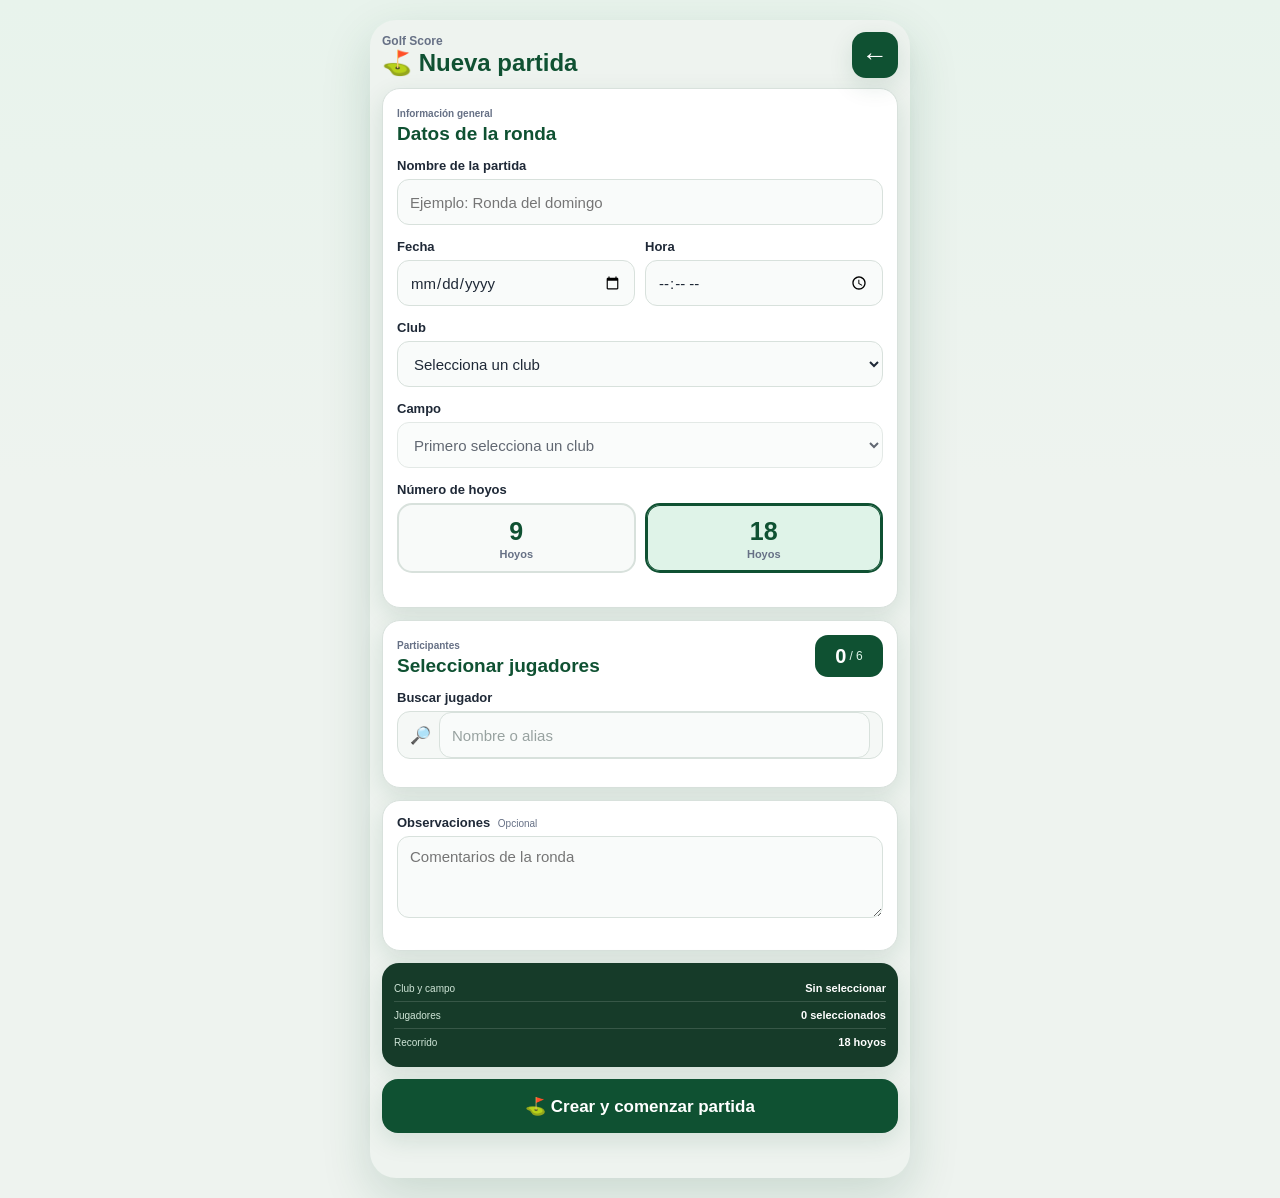
==== partida.html @ 44881b42 "Primera Version de Tarjeta de Golf Primera Version de Tarjeta de Golf" ====
<!DOCTYPE html>
<html lang="es">
<head>
  <meta charset="UTF-8">

  <meta
    name="viewport"
    content="width=device-width, initial-scale=1.0"
  >

  <meta
    name="theme-color"
    content="#0f5132"
  >

  <title>Nueva partida</title>

  <link rel="stylesheet" href="styles.css">
</head>

<body>

  <div class="app paginaNuevaPartida">

    <!-- ENCABEZADO -->

    <header class="encabezadoApp">

      <div>
        <p class="nombreClub">
          Golf Score
        </p>

        <h1>
          ⛳ Nueva partida
        </h1>
      </div>

      <a
        href="index.html"
        class="btnRegresar"
        aria-label="Regresar al inicio"
      >
        ←
      </a>

    </header>


    <form id="formularioNuevaPartida">

      <!-- INFORMACIÓN GENERAL -->

      <section class="tarjetaConfiguracionPartida">

        <div class="tituloSeccionPartida">
          <span>Información general</span>
          <h2>Datos de la ronda</h2>
        </div>


        <div class="grupoFormulario">

          <label for="nombrePartida">
            Nombre de la partida
          </label>

          <input
            id="nombrePartida"
            type="text"
            placeholder="Ejemplo: Ronda del domingo"
            maxlength="80"
            required
          >

        </div>


        <div class="filaFormularioDoble">

          <div class="grupoFormulario">

            <label for="fechaPartida">
              Fecha
            </label>

            <input
              id="fechaPartida"
              type="date"
              required
            >

          </div>


          <div class="grupoFormulario">

            <label for="horaPartida">
              Hora
            </label>

            <input
              id="horaPartida"
              type="time"
              required
            >

          </div>

        </div>


        <div class="grupoFormulario">

          <label for="clubPartida">
            Club
          </label>

          <select
            id="clubPartida"
            required
          >
            <option value="">
              Selecciona un club
            </option>
          </select>

        </div>


        <div class="grupoFormulario">

          <label for="campoPartida">
            Campo
          </label>

          <select
            id="campoPartida"
            disabled
            required
          >
            <option value="">
              Primero selecciona un club
            </option>
          </select>

        </div>


        <div class="grupoFormulario">

          <label>
            Número de hoyos
          </label>

          <div class="selectorCantidadHoyos">

            <label class="opcionCantidadHoyos">

              <input
                type="radio"
                name="cantidadHoyos"
                value="9"
              >

              <span>
                <strong>9</strong>
                <small>Hoyos</small>
              </span>

            </label>


            <label class="opcionCantidadHoyos">

              <input
                type="radio"
                name="cantidadHoyos"
                value="18"
                checked
              >

              <span>
                <strong>18</strong>
                <small>Hoyos</small>
              </span>

            </label>

          </div>

        </div>


        <div
          id="grupoRecorrido9Hoyos"
          class="grupoFormulario oculto"
        >

          <label for="recorridoPartida">
            Recorrido
          </label>

          <select id="recorridoPartida">

            <option value="ida">
              Primera vuelta · Hoyos 1 al 9
            </option>

            <option value="vuelta">
              Segunda vuelta · Hoyos 10 al 18
            </option>

          </select>

        </div>


        <div
          id="resumenCampoPartida"
          class="resumenCampoPartida oculto"
        >

          <div>
            <span>Hoyos configurados</span>
            <strong id="hoyosConfiguradosPartida">0</strong>
          </div>

          <div>
            <span>Par total</span>
            <strong id="parCampoPartida">0</strong>
          </div>

          <div>
            <span>Salidas</span>
            <strong id="salidasCampoPartida">0</strong>
          </div>

        </div>

      </section>


      <!-- SELECCIÓN DE JUGADORES -->

      <section class="tarjetaConfiguracionPartida">

        <div class="encabezadoJugadoresPartida">

          <div class="tituloSeccionPartida">
            <span>Participantes</span>
            <h2>Seleccionar jugadores</h2>
          </div>

          <div class="contadorSeleccionados">
            <strong id="cantidadJugadoresSeleccionados">
              0
            </strong>

            <span>/ 6</span>
          </div>

        </div>


        <div class="grupoFormulario">

          <label for="buscarJugadorPartida">
            Buscar jugador
          </label>

          <div class="campoBusqueda">

            <span>🔎</span>

            <input
              id="buscarJugadorPartida"
              type="search"
              placeholder="Nombre o alias"
              autocomplete="off"
            >

          </div>

        </div>


        <div
          id="listaJugadoresPartida"
          class="listaJugadoresPartida"
        >
        </div>


        <div
          id="mensajeSinJugadoresPartida"
          class="mensajePartidaVacio oculto"
        >
          No hay jugadores activos disponibles.
        </div>

      </section>


      <!-- JUGADORES ELEGIDOS -->

      <section
        id="seccionJugadoresElegidos"
        class="tarjetaConfiguracionPartida oculto"
      >

        <div class="tituloSeccionPartida">
          <span>Configuración individual</span>
          <h2>Jugadores de la ronda</h2>
        </div>

        <p class="explicacionPartida">
          Puedes cambiar la salida preferida de cada jugador
          solamente para esta partida.
        </p>


        <div
          id="listaJugadoresElegidos"
          class="listaJugadoresElegidos"
        >
        </div>

      </section>


      <!-- OBSERVACIONES -->

      <section class="tarjetaConfiguracionPartida">

        <div class="grupoFormulario">

          <label for="observacionesPartida">
            Observaciones

            <span class="campoOpcional">
              Opcional
            </span>
          </label>

          <textarea
            id="observacionesPartida"
            rows="3"
            maxlength="300"
            placeholder="Comentarios de la ronda"
          ></textarea>

        </div>

      </section>


      <!-- MENSAJE ERROR -->

      <p
        id="mensajeErrorPartida"
        class="mensajeError oculto"
      ></p>


      <!-- RESUMEN FINAL -->

      <section class="resumenFinalPartida">

        <div>
          <span>Club y campo</span>

          <strong id="resumenClubCampoPartida">
            Sin seleccionar
          </strong>
        </div>

        <div>
          <span>Jugadores</span>

          <strong id="resumenJugadoresPartida">
            0 seleccionados
          </strong>
        </div>

        <div>
          <span>Recorrido</span>

          <strong id="resumenRecorridoPartida">
            18 hoyos
          </strong>
        </div>

      </section>


      <button
        id="btnCrearPartida"
        class="btnCrearPartida"
        type="submit"
      >
        ⛳ Crear y comenzar partida
      </button>

    </form>

  </div>


  <!-- MODAL DE CONFIRMACIÓN -->

  <div
    id="modalPartidaCreada"
    class="modal oculto"
  >

    <div class="contenidoModal">

      <div class="iconoModal">
        ✅
      </div>

      <h2>
        Partida creada
      </h2>

      <p>
        La ronda quedó preparada correctamente.
      </p>

      <button
        id="btnIrMarcador"
        class="btnPrincipal"
        type="button"
      >
        Ir al marcador
      </button>

    </div>

  </div>


  <div
    id="notificacionPartida"
    class="notificacion oculto"
  ></div>


  <script src="./js/club.js"></script>
  <script src="./js/jugadores.js"></script>
  <script src="./js/partida.js"></script>

</body>
</html>
---- styles.css ----
/* =====================================================
   CONFIGURACIÓN GENERAL
===================================================== */

* {
  box-sizing: border-box;
  margin: 0;
  padding: 0;
}

:root {
  --verde-principal: #0f5132;
  --verde-secundario: #198754;
  --verde-claro: #dff3e8;
  --verde-seleccion: #c9f2d9;

  --fondo: #eef3ef;
  --blanco: #ffffff;

  --texto: #1f2937;
  --texto-suave: #667085;

  --borde: #d8e1dc;

  --azul: #2f6fed;
  --blanca: #f8f9fa;
  --dorada: #d5a928;
  --roja: #d9363e;
  --verde-salida: #2b9348;

  --sombra:
    0 8px 24px rgba(15, 81, 50, 0.12);

  --radio: 18px;
}

html {
  width: 100%;
  min-height: 100%;
  background: var(--fondo);
}

body {
  width: 100%;
  min-height: 100vh;

  font-family:
    Arial,
    Helvetica,
    sans-serif;

  background:
    linear-gradient(
      180deg,
      #e8f3ec 0%,
      var(--fondo) 40%,
      var(--fondo) 100%
    );

  color: var(--texto);

  overscroll-behavior: none;
  -webkit-tap-highlight-color: transparent;
}


/* =====================================================
   CONTENEDOR PRINCIPAL
===================================================== */

.app {
  width: 100%;
  max-width: 540px;
  min-height: 100vh;

  margin: 0 auto;
  padding:
    12px
    12px
    290px;

  position: relative;
}


/* =====================================================
   ENCABEZADO
===================================================== */

.encabezadoApp {
  width: 100%;

  display: flex;
  align-items: center;
  justify-content: space-between;
  gap: 12px;

  margin-bottom: 10px;
}

.nombreClub {
  font-size: 12px;
  font-weight: 700;
  color: var(--texto-suave);

  margin-bottom: 2px;
}

.encabezadoApp h1 {
  font-size: 24px;
  line-height: 1.1;
  color: var(--verde-principal);
}

.btnMenu {
  width: 46px;
  height: 46px;

  border: none;
  border-radius: 14px;

  background: var(--verde-principal);
  color: var(--blanco);

  font-size: 24px;
  cursor: pointer;

  box-shadow: var(--sombra);
}

.btnMenu:active {
  transform: scale(0.96);
}


/* =====================================================
   TARJETA DEL HOYO
===================================================== */

.tarjetaHoyo {
  background: var(--blanco);

  border: 1px solid var(--borde);
  border-radius: var(--radio);

  padding: 12px;

  box-shadow: var(--sombra);
}

.navegacionHoyo {
  display: grid;
  grid-template-columns: 48px 1fr 48px;
  align-items: center;
  gap: 8px;
}

.btnNavegacion {
  width: 46px;
  height: 46px;

  border: none;
  border-radius: 14px;

  background: var(--verde-principal);
  color: var(--blanco);

  font-size: 34px;
  line-height: 1;

  cursor: pointer;
}

.btnNavegacion:active {
  transform: scale(0.94);
}

.tituloHoyo {
  display: flex;
  justify-content: center;
  align-items: baseline;
  gap: 5px;

  color: var(--verde-principal);
}

.etiquetaHoyo {
  font-size: 18px;
  font-weight: 700;
}

#numeroHoyo {
  font-size: 32px;
}

#totalHoyos {
  font-size: 15px;
  color: var(--texto-suave);
}

.datosHoyo {
  display: grid;
  grid-template-columns: repeat(4, 1fr);
  gap: 6px;

  margin-top: 10px;
}

.datoHoyo {
  min-height: 58px;

  display: flex;
  flex-direction: column;
  justify-content: center;
  align-items: center;

  background: #f5f8f6;
  border: 1px solid var(--borde);
  border-radius: 12px;

  text-align: center;
}

.datoHoyo span {
  font-size: 11px;
  color: var(--texto-suave);
}

.datoHoyo strong {
  margin-top: 3px;
  font-size: 15px;
  color: var(--verde-principal);
}


/* =====================================================
   PROGRESO DE LOS HOYOS
===================================================== */

.progresoHoyos {
  margin-top: 10px;

  background: var(--blanco);
  border-radius: 14px;
  border: 1px solid var(--borde);

  padding: 8px;

  overflow: hidden;
}

.listaHoyos {
  display: flex;
  gap: 6px;

  overflow-x: auto;
  scrollbar-width: none;

  scroll-behavior: smooth;
}

.listaHoyos::-webkit-scrollbar {
  display: none;
}

.botonHoyo {
  min-width: 34px;
  height: 34px;

  border: 1px solid var(--borde);
  border-radius: 10px;

  background: #f7f9f8;
  color: var(--texto);

  font-size: 13px;
  font-weight: 700;

  cursor: pointer;
}

.botonHoyo.hoyoActual {
  background: var(--verde-principal);
  color: var(--blanco);
  border-color: var(--verde-principal);
}

.botonHoyo.hoyoCapturado {
  background: var(--verde-claro);
  color: var(--verde-principal);
  border-color: #9dd7b2;
}


/* =====================================================
   CONTENIDO PRINCIPAL
===================================================== */

.contenidoPrincipal {
  margin-top: 10px;
}


/* =====================================================
   TARJETA DE JUGADORES
===================================================== */

.tarjetaJugadores {
  background: var(--blanco);

  border-radius: var(--radio);
  border: 1px solid var(--borde);

  overflow: hidden;

  box-shadow: var(--sombra);
}

.encabezadosJugadores {
  display: grid;
  grid-template-columns:
    minmax(110px, 1.8fr)
    46px
    46px
    54px
    50px;

  align-items: center;
  gap: 2px;

  min-height: 38px;

  padding: 0 8px;

  background: var(--verde-principal);
  color: var(--blanco);

  font-size: 11px;
  font-weight: 700;
  text-align: center;
}

.columnaJugador {
  text-align: left;
}

.listaJugadores {
  display: flex;
  flex-direction: column;
}

.filaJugador {
  width: 100%;
  min-height: 47px;

  display: grid;
  grid-template-columns:
    minmax(110px, 1.8fr)
    46px
    46px
    54px
    50px;

  align-items: center;
  gap: 2px;

  padding: 5px 8px;

  border: none;
  border-bottom: 1px solid var(--borde);

  background: var(--blanco);
  color: var(--texto);

  font-size: 13px;
  text-align: center;

  cursor: pointer;
}

.filaJugador:last-child {
  border-bottom: none;
}

.filaJugador:nth-child(even) {
  background: #fafcfb;
}

.filaJugador:active {
  background: var(--verde-claro);
}

.filaJugador.jugadorSeleccionado {
  background: var(--verde-seleccion);
  box-shadow:
    inset 4px 0 0 var(--verde-principal);
}

.datosJugador {
  min-width: 0;

  display: flex;
  align-items: center;
  gap: 7px;

  text-align: left;
}

.nombreJugador {
  display: block;

  overflow: hidden;
  white-space: nowrap;
  text-overflow: ellipsis;

  font-weight: 700;
}

.colorSalida {
  width: 13px;
  height: 13px;
  min-width: 13px;

  display: inline-block;

  border-radius: 50%;
  border: 1px solid rgba(0, 0, 0, 0.22);

  box-shadow:
    0 1px 3px rgba(0, 0, 0, 0.18);
}

.salidaAzul {
  background: var(--azul);
}

.salidaBlanca {
  background: var(--blanca);
}

.salidaDorada {
  background: var(--dorada);
}

.salidaRoja {
  background: var(--roja);
}

.salidaVerde {
  background: var(--verde-salida);
}

.golpeHoyo {
  display: flex;
  align-items: center;
  justify-content: center;

  width: 36px;
  height: 34px;

  margin: auto;

  border-radius: 10px;

  background: #eff4f1;
  color: var(--verde-principal);

  font-size: 18px;
}

.jugadorSeleccionado .golpeHoyo {
  background: var(--verde-principal);
  color: var(--blanco);
}


/* =====================================================
   JUGADOR ACTIVO
===================================================== */

.jugadorActivo {
  display: flex;
  justify-content: space-between;
  align-items: center;
  gap: 12px;

  margin-top: 10px;
  padding: 10px 14px;

  background: var(--blanco);

  border-radius: 16px;
  border: 1px solid var(--borde);

  box-shadow: var(--sombra);
}

.jugadorActivo div:first-child {
  min-width: 0;
}

.jugadorActivo span {
  display: block;

  font-size: 11px;
  color: var(--texto-suave);

  margin-bottom: 2px;
}

#nombreJugadorActivo {
  display: block;

  overflow: hidden;
  white-space: nowrap;
  text-overflow: ellipsis;

  color: var(--verde-principal);
  font-size: 18px;
}

.scoreCapturado {
  min-width: 72px;

  display: flex;
  flex-direction: column;
  align-items: center;

  padding: 7px 12px;

  background: var(--verde-principal);
  border-radius: 12px;

  color: var(--blanco);
}

.scoreCapturado span {
  color: #dff3e8;
}

#numeroCapturado {
  font-size: 25px;
  line-height: 1;
}


/* =====================================================
   TECLADO FIJO
===================================================== */

.contenedorTeclado {
  width: 100%;
  max-width: 540px;

  position: fixed;
  left: 50%;
  bottom: 0;
  transform: translateX(-50%);

  z-index: 50;

  padding:
    10px
    12px
    calc(10px + env(safe-area-inset-bottom));

  background:
    linear-gradient(
      180deg,
      rgba(238, 243, 239, 0.15),
      rgba(238, 243, 239, 0.98) 14%,
      rgba(238, 243, 239, 1) 100%
    );

  backdrop-filter: blur(8px);
}

.tecladoNumerico {
  display: grid;
  grid-template-columns: repeat(3, 1fr);
  gap: 7px;

  padding: 9px;

  background: var(--blanco);

  border: 1px solid var(--borde);
  border-radius: 20px;

  box-shadow:
    0 -4px 24px rgba(15, 81, 50, 0.14);
}

.tecla {
  min-height: 48px;

  border: none;
  border-radius: 13px;

  background: #eef3ef;
  color: var(--verde-principal);

  font-size: 22px;
  font-weight: 800;

  cursor: pointer;
  touch-action: manipulation;

  box-shadow:
    inset 0 -2px 0 rgba(15, 81, 50, 0.08);
}

.tecla:active {
  transform: scale(0.95);
  background: var(--verde-claro);
}

.teclaAccion {
  background: #fff0dc;
  color: #b35d00;
}

.teclaConfirmar {
  background: var(--verde-secundario);
  color: var(--blanco);
}

.btnGuardarPartida {
  width: 100%;
  min-height: 46px;

  margin-top: 8px;

  border: none;
  border-radius: 14px;

  background: var(--verde-principal);
  color: var(--blanco);

  font-size: 16px;
  font-weight: 800;

  cursor: pointer;

  box-shadow: var(--sombra);
}

.btnGuardarPartida:active {
  transform: scale(0.98);
}


/* =====================================================
   MODAL
===================================================== */

.modal {
  position: fixed;
  inset: 0;

  z-index: 100;

  display: flex;
  align-items: center;
  justify-content: center;

  padding: 20px;

  background:
    rgba(12, 30, 21, 0.62);
}

.modal.oculto {
  display: none;
}

.contenidoModal {
  width: 100%;
  max-width: 340px;

  padding: 24px;

  background: var(--blanco);

  border-radius: 22px;

  text-align: center;

  box-shadow:
    0 20px 50px rgba(0, 0, 0, 0.25);
}

.iconoModal {
  font-size: 48px;
  margin-bottom: 8px;
}

.contenidoModal h2 {
  color: var(--verde-principal);
  margin-bottom: 8px;
}

.contenidoModal p {
  color: var(--texto-suave);
  line-height: 1.5;
}

.btnPrincipal {
  width: 100%;
  min-height: 46px;

  margin-top: 18px;

  border: none;
  border-radius: 13px;

  background: var(--verde-principal);
  color: var(--blanco);

  font-size: 16px;
  font-weight: 700;

  cursor: pointer;
}


/* =====================================================
   CELULARES MUY PEQUEÑOS
===================================================== */

@media (max-width: 390px) {

  .app {
    padding-left: 8px;
    padding-right: 8px;
  }

  .encabezadoApp h1 {
    font-size: 21px;
  }

  .datosHoyo {
    grid-template-columns: repeat(2, 1fr);
  }

  .encabezadosJugadores,
  .filaJugador {
    grid-template-columns:
      minmax(88px, 1.6fr)
      40px
      38px
      46px
      42px;

    padding-left: 5px;
    padding-right: 5px;

    font-size: 11px;
  }

  .filaJugador {
    min-height: 44px;
  }

  .nombreJugador {
    font-size: 12px;
  }

  .colorSalida {
    width: 11px;
    height: 11px;
    min-width: 11px;
  }

  .golpeHoyo {
    width: 31px;
    height: 31px;
    font-size: 16px;
  }

  .tecla {
    min-height: 45px;
  }
}


/* =====================================================
   TABLET Y COMPUTADORA
===================================================== */

@media (min-width: 700px) {

  body {
    padding: 20px 0;
  }

  .app {
    min-height: calc(100vh - 40px);

    border-radius: 26px;

    background: var(--fondo);

    box-shadow:
      0 18px 50px rgba(15, 81, 50, 0.16);
  }
}

/* =====================================================
   PÁGINA DE ADMINISTRACIÓN DE CLUBES
===================================================== */

.paginaClubes {
  padding-bottom: 40px;
}

.btnRegresar {
  width: 46px;
  height: 46px;

  display: flex;
  align-items: center;
  justify-content: center;

  border-radius: 14px;

  background: var(--verde-principal);
  color: var(--blanco);

  font-size: 26px;
  font-weight: 700;
  text-decoration: none;

  box-shadow: var(--sombra);
}

.btnRegresar:active {
  transform: scale(0.95);
}


/* =====================================================
   ACCIONES DE CLUBES
===================================================== */

.accionesClubes {
  margin-bottom: 12px;
}

.btnNuevoClub {
  width: 100%;
  min-height: 52px;

  border: none;
  border-radius: 16px;

  background: var(--verde-principal);
  color: var(--blanco);

  font-size: 17px;
  font-weight: 800;

  cursor: pointer;

  box-shadow: var(--sombra);
}

.btnNuevoClub:active {
  transform: scale(0.98);
  background: var(--verde-secundario);
}


/* =====================================================
   BUSCADOR DE CLUBES
===================================================== */

.buscadorClubes {
  padding: 14px;

  background: var(--blanco);

  border: 1px solid var(--borde);
  border-radius: 16px;

  box-shadow: var(--sombra);
}

.buscadorClubes label {
  display: block;

  margin-bottom: 7px;

  color: var(--texto);
  font-size: 13px;
  font-weight: 700;
}

.campoBusqueda {
  display: flex;
  align-items: center;
  gap: 8px;

  padding: 0 12px;

  background: #f5f8f6;

  border: 1px solid var(--borde);
  border-radius: 13px;
}

.campoBusqueda span {
  font-size: 17px;
}

.campoBusqueda input {
  width: 100%;
  min-height: 46px;

  border: none;
  outline: none;

  background: transparent;
  color: var(--texto);

  font-size: 15px;
}

.campoBusqueda input::placeholder {
  color: #98a2a0;
}


/* =====================================================
   RESUMEN DE CLUBES
===================================================== */

.resumenClubes {
  display: grid;
  grid-template-columns: repeat(2, 1fr);
  gap: 10px;

  margin-top: 12px;
}

.resumenClubes > div {
  min-height: 82px;

  display: flex;
  flex-direction: column;
  align-items: center;
  justify-content: center;

  padding: 10px;

  background: var(--blanco);

  border: 1px solid var(--borde);
  border-radius: 15px;

  text-align: center;

  box-shadow: var(--sombra);
}

.resumenClubes span {
  color: var(--texto-suave);
  font-size: 12px;
}

.resumenClubes strong {
  margin-top: 4px;

  color: var(--verde-principal);
  font-size: 27px;
}


/* =====================================================
   CONTENIDO Y LISTADO
===================================================== */

.contenidoClubes {
  margin-top: 12px;
}

.listaClubes {
  display: flex;
  flex-direction: column;
  gap: 10px;
}


/* =====================================================
   TARJETA INDIVIDUAL DEL CLUB
===================================================== */

.tarjetaClub {
  overflow: hidden;

  background: var(--blanco);

  border: 1px solid var(--borde);
  border-radius: 18px;

  box-shadow: var(--sombra);
}

.encabezadoTarjetaClub {
  display: flex;
  align-items: flex-start;
  justify-content: space-between;
  gap: 12px;

  padding: 15px;
}

.informacionClub {
  min-width: 0;

  display: flex;
  align-items: flex-start;
  gap: 11px;
}

.iconoClub {
  width: 46px;
  height: 46px;
  min-width: 46px;

  display: flex;
  align-items: center;
  justify-content: center;

  border-radius: 14px;

  background: var(--verde-claro);

  font-size: 25px;
}

.datosClub {
  min-width: 0;
}

.datosClub h3 {
  overflow: hidden;

  color: var(--verde-principal);

  font-size: 17px;
  line-height: 1.2;

  white-space: nowrap;
  text-overflow: ellipsis;
}

.ubicacionClub {
  margin-top: 5px;

  color: var(--texto-suave);

  font-size: 13px;
}

.direccionTarjetaClub {
  margin-top: 4px;

  color: var(--texto-suave);

  font-size: 12px;
  line-height: 1.4;
}

.estadoClub {
  display: inline-flex;
  align-items: center;
  justify-content: center;

  min-width: 64px;

  padding: 5px 9px;

  border-radius: 20px;

  font-size: 11px;
  font-weight: 800;
}

.estadoClub.activo {
  background: #dff3e8;
  color: #12633a;
}

.estadoClub.inactivo {
  background: #eceff1;
  color: #667085;
}


/* =====================================================
   INFORMACIÓN ADICIONAL DEL CLUB
===================================================== */

.resumenTarjetaClub {
  display: grid;
  grid-template-columns: repeat(3, 1fr);

  border-top: 1px solid var(--borde);
  border-bottom: 1px solid var(--borde);

  background: #f8faf9;
}

.resumenTarjetaClub > div {
  min-height: 58px;

  display: flex;
  flex-direction: column;
  align-items: center;
  justify-content: center;

  padding: 7px;

  border-right: 1px solid var(--borde);

  text-align: center;
}

.resumenTarjetaClub > div:last-child {
  border-right: none;
}

.resumenTarjetaClub span {
  color: var(--texto-suave);
  font-size: 10px;
}

.resumenTarjetaClub strong {
  margin-top: 2px;

  color: var(--verde-principal);
  font-size: 16px;
}


/* =====================================================
   BOTONES DE CADA CLUB
===================================================== */

.accionesTarjetaClub {
  display: grid;
  grid-template-columns: 1.3fr 1fr 46px;
  gap: 8px;

  padding: 11px;
}

.btnAdministrarClub,
.btnEditarClub,
.btnEliminarClub {
  min-height: 42px;

  border: none;
  border-radius: 12px;

  font-size: 13px;
  font-weight: 800;

  cursor: pointer;
}

.btnAdministrarClub {
  background: var(--verde-principal);
  color: var(--blanco);
}

.btnEditarClub {
  background: #e8f0ff;
  color: #2458a6;
}

.btnEliminarClub {
  background: #ffe6e6;
  color: #b42318;

  font-size: 18px;
}

.btnAdministrarClub:active,
.btnEditarClub:active,
.btnEliminarClub:active {
  transform: scale(0.96);
}


/* =====================================================
   MENSAJE SIN REGISTROS
===================================================== */

.mensajeSinRegistros {
  padding: 30px 20px;

  background: var(--blanco);

  border: 1px dashed #aac5b4;
  border-radius: 20px;

  text-align: center;

  box-shadow: var(--sombra);
}

.mensajeSinRegistros.oculto {
  display: none;
}

.iconoSinRegistros {
  font-size: 52px;

  margin-bottom: 8px;
}

.mensajeSinRegistros h2 {
  color: var(--verde-principal);

  font-size: 20px;
}

.mensajeSinRegistros p {
  margin-top: 8px;

  color: var(--texto-suave);

  font-size: 14px;
  line-height: 1.5;
}


/* =====================================================
   MODAL CON FORMULARIO
===================================================== */

.contenidoModalFormulario {
  max-height: 92vh;

  overflow-y: auto;

  text-align: left;
}

.encabezadoModal {
  display: flex;
  align-items: flex-start;
  justify-content: space-between;
  gap: 12px;

  margin-bottom: 18px;
}

.subtituloModal {
  margin-bottom: 2px;

  color: var(--texto-suave);

  font-size: 12px;
  font-weight: 700;
}

.encabezadoModal h2 {
  margin: 0;

  color: var(--verde-principal);
}

.btnCerrarModal {
  width: 38px;
  height: 38px;
  min-width: 38px;

  border: none;
  border-radius: 11px;

  background: #eef3ef;
  color: var(--verde-principal);

  font-size: 25px;

  cursor: pointer;
}

.btnCerrarModal:active {
  transform: scale(0.94);
}


/* =====================================================
   FORMULARIOS
===================================================== */

.grupoFormulario {
  margin-bottom: 14px;
}

.grupoFormulario label {
  display: block;

  margin-bottom: 6px;

  color: var(--texto);
  font-size: 13px;
  font-weight: 700;
}

.campoOpcional {
  margin-left: 4px;

  color: var(--texto-suave);

  font-size: 10px;
  font-weight: 400;
}

.grupoFormulario input,
.grupoFormulario select,
.grupoFormulario textarea {
  width: 100%;

  border: 1px solid var(--borde);
  border-radius: 12px;

  background: #f9fbfa;
  color: var(--texto);

  font-family: inherit;
  font-size: 15px;

  outline: none;
}

.grupoFormulario input,
.grupoFormulario select {
  min-height: 46px;

  padding: 0 12px;
}

.grupoFormulario textarea {
  min-height: 82px;

  padding: 11px 12px;

  resize: vertical;
}

.grupoFormulario input:focus,
.grupoFormulario select:focus,
.grupoFormulario textarea:focus {
  border-color: var(--verde-secundario);

  background: var(--blanco);

  box-shadow:
    0 0 0 3px rgba(25, 135, 84, 0.12);
}


/* =====================================================
   INTERRUPTOR ACTIVO / INACTIVO
===================================================== */

.controlActivo {
  display: flex;
  align-items: center;
  gap: 10px;

  margin: 5px 0 17px;

  cursor: pointer;
}

.controlActivo input {
  position: absolute;

  opacity: 0;
  pointer-events: none;
}

.interruptor {
  width: 46px;
  height: 25px;

  position: relative;

  display: inline-block;

  border-radius: 20px;

  background: #b8c1bd;

  transition: 0.2s;
}

.interruptor::after {
  content: "";

  width: 19px;
  height: 19px;

  position: absolute;
  top: 3px;
  left: 3px;

  border-radius: 50%;

  background: var(--blanco);

  box-shadow:
    0 2px 5px rgba(0, 0, 0, 0.2);

  transition: 0.2s;
}

.controlActivo input:checked + .interruptor {
  background: var(--verde-secundario);
}

.controlActivo input:checked + .interruptor::after {
  transform: translateX(21px);
}

.textoControlActivo {
  color: var(--texto);

  font-size: 14px;
  font-weight: 700;
}


/* =====================================================
   BOTONES DE FORMULARIO
===================================================== */

.accionesFormulario {
  display: grid;
  grid-template-columns: repeat(2, 1fr);
  gap: 10px;

  margin-top: 18px;
}

.btnPrincipal,
.btnSecundario,
.btnPeligro {
  min-height: 46px;

  border: none;
  border-radius: 13px;

  font-size: 15px;
  font-weight: 800;

  cursor: pointer;
}

.btnPrincipal {
  background: var(--verde-principal);
  color: var(--blanco);
}

.btnSecundario {
  background: #edf1ef;
  color: var(--texto);
}

.btnPeligro {
  background: #d92d20;
  color: var(--blanco);
}

.btnPrincipal:active,
.btnSecundario:active,
.btnPeligro:active {
  transform: scale(0.97);
}


/* =====================================================
   MENSAJES DE ERROR
===================================================== */

.mensajeError {
  margin-top: 10px;
  padding: 10px 12px;

  border: 1px solid #f6b7b2;
  border-radius: 11px;

  background: #fff1f0;
  color: #b42318;

  font-size: 13px;
  line-height: 1.4;
}

.mensajeError.oculto {
  display: none;
}


/* =====================================================
   MODAL DE ELIMINACIÓN
===================================================== */

.iconoAdvertencia {
  color: #d97706;
}

.advertenciaEliminar {
  margin-top: 10px;
  padding: 9px;

  border-radius: 10px;

  background: #fff5e6;
  color: #975a00;

  font-size: 12px;
}


/* =====================================================
   NOTIFICACIÓN FLOTANTE
===================================================== */

.notificacion {
  position: fixed;
  left: 50%;
  bottom: 22px;

  z-index: 200;

  width: calc(100% - 30px);
  max-width: 420px;

  padding: 13px 18px;

  border-radius: 13px;

  background: #163b29;
  color: var(--blanco);

  font-size: 14px;
  font-weight: 700;
  text-align: center;

  box-shadow:
    0 12px 30px rgba(0, 0, 0, 0.24);

  transform: translateX(-50%);
}

.notificacion.oculto {
  display: none;
}


/* =====================================================
   ELEMENTOS OCULTOS
===================================================== */

.oculto {
  display: none !important;
}


/* =====================================================
   CELULARES PEQUEÑOS
===================================================== */

@media (max-width: 390px) {

  .resumenClubes {
    gap: 7px;
  }

  .resumenClubes > div {
    min-height: 72px;
  }

  .accionesTarjetaClub {
    grid-template-columns: 1fr 1fr 42px;
    gap: 6px;

    padding: 8px;
  }

  .btnAdministrarClub,
  .btnEditarClub {
    font-size: 11px;
  }

  .contenidoModalFormulario {
    padding: 18px 15px;
  }

  .accionesFormulario {
    gap: 7px;
  }
}

/* =====================================================
   MENÚ DESPLEGABLE LATERAL
===================================================== */

body.menuAbierto {
  overflow: hidden;
}

.fondoMenu {
  position: fixed;
  inset: 0;

  z-index: 198;

  background: rgba(9, 30, 20, 0.55);

  opacity: 1;
  transition: opacity 0.25s ease;
}

.fondoMenu.oculto {
  display: block !important;

  opacity: 0;
  pointer-events: none;
}

.menuDesplegable {
  width: min(86%, 360px);
  height: 100vh;

  position: fixed;
  top: 0;
  right: 0;

  z-index: 199;

  display: flex;
  flex-direction: column;

  background: var(--blanco);

  box-shadow:
    -12px 0 35px rgba(0, 0, 0, 0.22);

  transform: translateX(105%);
  transition: transform 0.28s ease;
}

.menuDesplegable.menuVisible {
  transform: translateX(0);
}

.encabezadoMenu {
  min-height: 88px;

  display: flex;
  align-items: center;
  justify-content: space-between;
  gap: 12px;

  padding:
    calc(18px + env(safe-area-inset-top))
    18px
    18px;

  background:
    linear-gradient(
      135deg,
      var(--verde-principal),
      var(--verde-secundario)
    );

  color: var(--blanco);
}

.subtituloMenu {
  display: block;

  margin-bottom: 3px;

  color: #dff3e8;

  font-size: 11px;
  font-weight: 700;
}

.encabezadoMenu h2 {
  margin: 0;

  color: var(--blanco);

  font-size: 21px;
}

.btnCerrarMenu {
  width: 42px;
  height: 42px;
  min-width: 42px;

  border: none;
  border-radius: 13px;

  background: rgba(255, 255, 255, 0.16);
  color: var(--blanco);

  font-size: 28px;
  line-height: 1;

  cursor: pointer;
}

.btnCerrarMenu:active {
  transform: scale(0.94);
}

.contenidoMenu {
  flex: 1;

  display: flex;
  flex-direction: column;
  gap: 6px;

  padding: 14px;

  overflow-y: auto;
}

.opcionMenu {
  min-height: 64px;

  display: flex;
  align-items: center;
  gap: 12px;

  padding: 10px 12px;

  border: 1px solid transparent;
  border-radius: 15px;

  color: var(--texto);
  text-decoration: none;

  transition:
    background 0.15s,
    transform 0.15s;
}

.opcionMenu:hover {
  background: #f0f6f2;
}

.opcionMenu:active {
  transform: scale(0.98);
}

.opcionMenuActiva {
  background: var(--verde-claro);
  border-color: #acd7ba;
}

.iconoOpcionMenu {
  width: 42px;
  height: 42px;
  min-width: 42px;

  display: flex;
  align-items: center;
  justify-content: center;

  border-radius: 13px;

  background: #edf4ef;

  font-size: 22px;
}

.opcionMenuActiva .iconoOpcionMenu {
  background: var(--verde-principal);
}

.textoOpcionMenu {
  min-width: 0;

  display: flex;
  flex-direction: column;
  gap: 2px;
}

.textoOpcionMenu strong {
  color: var(--verde-principal);

  font-size: 15px;
}

.textoOpcionMenu small {
  overflow: hidden;

  color: var(--texto-suave);

  font-size: 11px;

  white-space: nowrap;
  text-overflow: ellipsis;
}

.pieMenu {
  display: flex;
  align-items: center;
  justify-content: space-between;
  gap: 10px;

  padding:
    14px
    18px
    calc(14px + env(safe-area-inset-bottom));

  border-top: 1px solid var(--borde);

  background: #f7faf8;
}

.pieMenu span {
  color: var(--verde-principal);

  font-size: 13px;
  font-weight: 800;
}

.pieMenu small {
  color: var(--texto-suave);

  font-size: 10px;
}


/* =====================================================
   MENÚ EN COMPUTADORA
===================================================== */

@media (min-width: 700px) {

  .menuDesplegable {
    right: max(
      0px,
      calc((100vw - 540px) / 2)
    );

    height: calc(100vh - 40px);

    top: 20px;

    border-radius: 22px 0 0 22px;

    overflow: hidden;
  }
}

/* =====================================================
   ADMINISTRAR CLUB Y CAMPOS
===================================================== */

.paginaAdministrarClub {
  padding-bottom: 35px;
}

.resumenClubAdministrado {
  display: grid;
  grid-template-columns: repeat(2, 1fr);
  gap: 9px;

  margin-bottom: 12px;
}

.resumenClubAdministrado > div {
  min-height: 68px;

  display: flex;
  flex-direction: column;
  align-items: center;
  justify-content: center;

  padding: 8px;

  background: var(--blanco);
  border: 1px solid var(--borde);
  border-radius: 15px;

  text-align: center;

  box-shadow: var(--sombra);
}

.resumenClubAdministrado span {
  color: var(--texto-suave);
  font-size: 11px;
}

.resumenClubAdministrado strong {
  margin-top: 4px;

  color: var(--verde-principal);
  font-size: 14px;
}

.seccionAdministracion {
  padding: 12px;

  background: var(--blanco);

  border: 1px solid var(--borde);
  border-radius: 18px;

  box-shadow: var(--sombra);
}

.encabezadoSeccionAdministracion {
  display: flex;
  align-items: center;
  justify-content: space-between;
  gap: 10px;

  margin-bottom: 12px;
}

.encabezadoSeccionAdministracion span {
  color: var(--texto-suave);
  font-size: 10px;
  font-weight: 700;
}

.encabezadoSeccionAdministracion h2 {
  color: var(--verde-principal);
  font-size: 19px;
}

.btnAgregarRegistro {
  min-height: 40px;

  padding: 0 14px;

  border: none;
  border-radius: 12px;

  background: var(--verde-principal);
  color: var(--blanco);

  font-weight: 800;
  cursor: pointer;
}

.listaCampos {
  display: flex;
  flex-direction: column;
  gap: 10px;
}

.tarjetaCampo {
  overflow: hidden;

  border: 1px solid var(--borde);
  border-radius: 16px;

  background: var(--blanco);
}

.encabezadoTarjetaCampo {
  display: flex;
  justify-content: space-between;
  gap: 10px;

  padding: 13px;
}

.etiquetaCampo {
  color: var(--texto-suave);
  font-size: 10px;
  font-weight: 700;
}

.encabezadoTarjetaCampo h3 {
  margin-top: 2px;

  color: var(--verde-principal);
  font-size: 17px;
}

.encabezadoTarjetaCampo p {
  margin-top: 5px;

  color: var(--texto-suave);
  font-size: 12px;
}

.resumenTarjetaCampo {
  display: grid;
  grid-template-columns: repeat(3, 1fr);

  background: #f7faf8;

  border-top: 1px solid var(--borde);
  border-bottom: 1px solid var(--borde);
}

.resumenTarjetaCampo > div {
  min-height: 64px;

  display: flex;
  flex-direction: column;
  align-items: center;
  justify-content: center;

  border-right: 1px solid var(--borde);
}

.resumenTarjetaCampo > div:last-child {
  border-right: none;
}

.resumenTarjetaCampo span,
.resumenTarjetaCampo small {
  color: var(--texto-suave);
  font-size: 9px;
}

.resumenTarjetaCampo strong {
  margin: 2px 0;

  color: var(--verde-principal);
  font-size: 17px;
}

.accionesCampo {
  display: grid;
  grid-template-columns: 1fr 1fr 44px;
  gap: 7px;

  padding: 9px;
}

.btnConfigurarSalidas,
.btnConfigurarHoyos,
.btnEditarCampo {
  min-height: 41px;

  border: none;
  border-radius: 11px;

  font-weight: 800;
  cursor: pointer;
}

.btnConfigurarSalidas {
  background: #fff3d6;
  color: #8a5a00;
}

.btnConfigurarHoyos {
  background: var(--verde-principal);
  color: var(--blanco);
}

.btnEditarCampo {
  background: #e8f0ff;
  color: #2458a6;
}

/* =====================================================
   PÁGINA DE SALIDAS
===================================================== */

.paginaSalidas {
  padding-bottom: 40px;
}

.listaSalidas {
  display: flex;
  flex-direction: column;
  gap: 10px;
}

.tarjetaSalida {
  overflow: hidden;

  background: var(--blanco);

  border: 1px solid var(--borde);
  border-radius: 17px;

  box-shadow: var(--sombra);
}

.encabezadoTarjetaSalida {
  display: flex;
  align-items: flex-start;
  justify-content: space-between;
  gap: 12px;

  padding: 14px;
}

.informacionSalida {
  min-width: 0;

  display: flex;
  align-items: center;
  gap: 11px;
}

.muestraColorSalida {
  width: 42px;
  height: 42px;
  min-width: 42px;

  display: block;

  border: 2px solid rgba(0, 0, 0, 0.17);
  border-radius: 50%;

  box-shadow:
    0 3px 8px rgba(0, 0, 0, 0.16);
}

.informacionSalida h3 {
  color: var(--verde-principal);
  font-size: 17px;
}

.informacionSalida p {
  margin-top: 3px;

  color: var(--texto-suave);

  font-size: 12px;
  text-transform: capitalize;
}

.resumenTarjetaSalida {
  display: grid;
  grid-template-columns: repeat(3, 1fr);

  background: #f8faf9;

  border-top: 1px solid var(--borde);
  border-bottom: 1px solid var(--borde);
}

.resumenTarjetaSalida > div {
  min-height: 60px;

  display: flex;
  flex-direction: column;
  align-items: center;
  justify-content: center;

  border-right: 1px solid var(--borde);
}

.resumenTarjetaSalida > div:last-child {
  border-right: none;
}

.resumenTarjetaSalida span {
  color: var(--texto-suave);
  font-size: 10px;
}

.resumenTarjetaSalida strong {
  margin-top: 3px;

  color: var(--verde-principal);
  font-size: 17px;
}

.accionesTarjetaSalida {
  display: grid;
  grid-template-columns: 1fr 46px;
  gap: 8px;

  padding: 10px;
}


/* COLORES DE SALIDAS */

.color-negra {
  background: #151515;
}

.color-azul {
  background: #2671d9;
}

.color-blanca {
  background: #ffffff;
}

.color-dorada {
  background: #d1a72c;
}

.color-roja {
  background: #d9363e;
}

.color-verde {
  background: #2b9348;
}

.color-amarilla {
  background: #f5d442;
}

.color-naranja {
  background: #ef7f1a;
}

/* =====================================================
   CONFIGURACIÓN DE HOYOS
===================================================== */

.paginaHoyos {
  padding-bottom: 45px;
}

.resumenConfiguracionHoyos {
  display: grid;
  grid-template-columns: repeat(3, 1fr);
  gap: 8px;

  margin-bottom: 11px;
}

.resumenConfiguracionHoyos > div {
  min-height: 68px;

  display: flex;
  flex-direction: column;
  align-items: center;
  justify-content: center;

  padding: 8px;

  background: var(--blanco);

  border: 1px solid var(--borde);
  border-radius: 14px;

  text-align: center;

  box-shadow: var(--sombra);
}

.resumenConfiguracionHoyos span {
  color: var(--texto-suave);
  font-size: 10px;
}

.resumenConfiguracionHoyos strong {
  margin-top: 4px;

  color: var(--verde-principal);
  font-size: 20px;
}


/* SELECTOR DE HOYOS */

.selectorHoyosConfiguracion {
  margin-bottom: 11px;
  padding: 12px;

  background: var(--blanco);

  border: 1px solid var(--borde);
  border-radius: 17px;

  box-shadow: var(--sombra);
}

.encabezadoSelectorHoyos {
  display: flex;
  align-items: center;
  justify-content: space-between;
  gap: 10px;

  margin-bottom: 10px;
}

.encabezadoSelectorHoyos span {
  color: var(--texto-suave);
  font-size: 10px;
}

.encabezadoSelectorHoyos h2 {
  color: var(--verde-principal);
  font-size: 17px;
}

#indicadorHoyoActual {
  padding: 7px 11px;

  border-radius: 20px;

  background: var(--verde-principal);
  color: var(--blanco);

  font-size: 12px;
}

.listaBotonesHoyos {
  display: grid;
  grid-template-columns: repeat(9, 1fr);
  gap: 5px;
}

.botonConfigurarHoyo {
  min-width: 0;
  height: 34px;

  border: 1px solid var(--borde);
  border-radius: 9px;

  background: #f3f6f4;
  color: var(--texto);

  font-size: 12px;
  font-weight: 800;

  cursor: pointer;
}

.botonConfigurarHoyo.hoyoGuardado {
  background: #dff3e8;
  color: var(--verde-principal);
  border-color: #9ed0ae;
}

.botonConfigurarHoyo.hoyoSeleccionado {
  background: var(--verde-principal);
  color: var(--blanco);
  border-color: var(--verde-principal);
}


/* FORMULARIO DEL HOYO */

.tarjetaConfiguracionHoyo {
  padding: 13px;

  background: var(--blanco);

  border: 1px solid var(--borde);
  border-radius: 18px;

  box-shadow: var(--sombra);
}

.encabezadoFormularioHoyo {
  display: grid;
  grid-template-columns: 1fr 1.3fr;
  gap: 10px;

  margin-bottom: 15px;
}

.numeroGrandeHoyo {
  min-height: 82px;

  display: flex;
  flex-direction: column;
  align-items: center;
  justify-content: center;

  border-radius: 15px;

  background: var(--verde-principal);
  color: var(--blanco);
}

.numeroGrandeHoyo span {
  color: #dff3e8;
  font-size: 11px;
}

.numeroGrandeHoyo strong {
  font-size: 37px;
  line-height: 1;
}

.grupoParHoyo {
  display: flex;
  flex-direction: column;
  justify-content: center;
}

.grupoParHoyo label {
  margin-bottom: 6px;

  color: var(--texto);
  font-size: 12px;
  font-weight: 800;
}

.grupoParHoyo select {
  width: 100%;
  min-height: 48px;

  padding: 0 10px;

  border: 1px solid var(--borde);
  border-radius: 12px;

  background: #f8faf9;
  color: var(--texto);

  font-size: 15px;
  font-weight: 700;
}


/* SALIDAS DENTRO DEL HOYO */

.tituloDatosSalidas {
  margin-bottom: 9px;
}

.tituloDatosSalidas span {
  color: var(--texto-suave);
  font-size: 10px;
}

.tituloDatosSalidas h2 {
  color: var(--verde-principal);
  font-size: 17px;
}

.contenedorSalidasHoyo {
  display: flex;
  flex-direction: column;
  gap: 9px;
}

.tarjetaSalidaHoyo {
  padding: 10px;

  border: 1px solid var(--borde);
  border-radius: 14px;

  background: #f8faf9;
}

.encabezadoSalidaHoyo {
  display: flex;
  align-items: center;
  gap: 9px;

  margin-bottom: 9px;
}

.encabezadoSalidaHoyo .muestraColorSalida {
  width: 30px;
  height: 30px;
  min-width: 30px;
}

.encabezadoSalidaHoyo span {
  display: block;

  color: var(--texto-suave);
  font-size: 9px;
}

.encabezadoSalidaHoyo strong {
  color: var(--verde-principal);
  font-size: 14px;
}

.camposSalidaHoyo {
  display: grid;
  grid-template-columns: 1.4fr 1fr;
  gap: 8px;
}

.grupoDatoSalidaHoyo label {
  display: block;

  margin-bottom: 5px;

  color: var(--texto);
  font-size: 11px;
  font-weight: 700;
}

.grupoDatoSalidaHoyo input {
  width: 100%;
  min-height: 43px;

  padding: 0 10px;

  border: 1px solid var(--borde);
  border-radius: 11px;

  background: var(--blanco);
  color: var(--texto);

  font-size: 15px;
  font-weight: 700;

  outline: none;
}

.grupoDatoSalidaHoyo input:focus {
  border-color: var(--verde-secundario);

  box-shadow:
    0 0 0 3px rgba(25, 135, 84, 0.12);
}

.inputConUnidad {
  position: relative;
}

.inputConUnidad input {
  padding-right: 38px;
}

.inputConUnidad span {
  position: absolute;
  top: 50%;
  right: 10px;

  color: var(--texto-suave);

  font-size: 11px;
  font-weight: 700;

  transform: translateY(-50%);
}

.mensajeSinSalidasHoyo {
  padding: 15px;

  border-radius: 13px;

  background: #fff5df;

  text-align: center;
}

.mensajeSinSalidasHoyo p {
  color: #8a5a00;
  font-size: 13px;
}

.btnIrSalidas {
  display: inline-flex;

  margin-top: 10px;
  padding: 10px 15px;

  border-radius: 11px;

  background: var(--verde-principal);
  color: var(--blanco);

  font-size: 13px;
  font-weight: 800;
  text-decoration: none;
}


/* BOTONES DEL HOYO */

.accionesHoyo {
  display: grid;
  grid-template-columns: 1fr 1.35fr 1fr;
  gap: 7px;

  margin-top: 15px;
}

.accionesHoyo button {
  min-width: 0;

  padding: 0 6px;

  font-size: 12px;
}

.accionesHoyo button:disabled {
  opacity: 0.4;
  cursor: not-allowed;
}


/* RESUMEN DE HOYOS */

.resumenHoyosGuardados {
  margin-top: 12px;
  padding: 12px;

  background: var(--blanco);

  border: 1px solid var(--borde);
  border-radius: 18px;

  box-shadow: var(--sombra);
}

.encabezadoResumenHoyos {
  margin-bottom: 9px;
}

.encabezadoResumenHoyos span {
  color: var(--texto-suave);
  font-size: 10px;
}

.encabezadoResumenHoyos h2 {
  color: var(--verde-principal);
  font-size: 17px;
}

.tablaResumenHoyos {
  overflow-x: auto;
}

.filaResumenHoyo {
  width: 100%;
  min-width: max-content;

  display: grid;
  grid-template-columns:
    42px
    42px
    repeat(
      var(--columnas-salidas),
      minmax(66px, 1fr)
    );

  align-items: center;

  border: none;
  border-bottom: 1px solid var(--borde);

  background: var(--blanco);
  color: var(--texto);

  text-align: center;
}

.filaResumenHoyo > span,
.filaResumenHoyo > strong {
  min-height: 45px;

  display: flex;
  align-items: center;
  justify-content: center;

  padding: 4px;

  border-right: 1px solid var(--borde);

  font-size: 11px;
}

.encabezadoResumenHoyo {
  background: var(--verde-principal);
  color: var(--blanco);

  font-weight: 800;
}

.datoResumenSalida {
  flex-direction: column;
}

.datoResumenSalida strong {
  color: var(--verde-principal);
  font-size: 11px;
}

.datoResumenSalida small {
  color: var(--texto-suave);
  font-size: 9px;
}

.mensajeTablaVacia {
  padding: 18px;

  color: var(--texto-suave);

  font-size: 13px;
  text-align: center;
}


/* CELULARES PEQUEÑOS */

@media (max-width: 390px) {

  .listaBotonesHoyos {
    grid-template-columns: repeat(6, 1fr);
  }

  .accionesHoyo {
    grid-template-columns: 1fr 1fr;
  }

  #btnGuardarHoyo {
    grid-column: 1 / -1;
    grid-row: 1;
  }
}

/* =====================================================
   PÁGINA DE JUGADORES
===================================================== */

.paginaJugadores {
  padding-bottom: 40px;
}

.resumenJugadores {
  display: grid;
  grid-template-columns: repeat(3, 1fr);
  gap: 8px;

  margin-top: 12px;
}

.resumenJugadores > div {
  min-height: 76px;

  display: flex;
  flex-direction: column;
  align-items: center;
  justify-content: center;

  padding: 8px;

  background: var(--blanco);

  border: 1px solid var(--borde);
  border-radius: 15px;

  text-align: center;

  box-shadow: var(--sombra);
}

.resumenJugadores span {
  color: var(--texto-suave);

  font-size: 10px;
}

.resumenJugadores strong {
  margin-top: 4px;

  color: var(--verde-principal);

  font-size: 21px;
}

.contenidoJugadores {
  margin-top: 12px;
}

.listaJugadoresRegistrados {
  display: flex;
  flex-direction: column;
  gap: 10px;
}


/* =====================================================
   TARJETA DEL JUGADOR
===================================================== */

.tarjetaJugadorRegistrado {
  overflow: hidden;

  background: var(--blanco);

  border: 1px solid var(--borde);
  border-radius: 18px;

  box-shadow: var(--sombra);
}

.encabezadoTarjetaJugador {
  padding: 14px;
}

.informacionJugadorRegistrado {
  min-width: 0;

  display: flex;
  align-items: center;
  gap: 11px;
}

.avatarJugador {
  width: 48px;
  height: 48px;
  min-width: 48px;

  display: flex;
  align-items: center;
  justify-content: center;

  border-radius: 50%;

  background:
    linear-gradient(
      135deg,
      var(--verde-principal),
      var(--verde-secundario)
    );

  color: var(--blanco);

  font-size: 17px;
  font-weight: 900;

  box-shadow:
    0 4px 10px rgba(15, 81, 50, 0.2);
}

.datosJugadorRegistrado {
  min-width: 0;
  flex: 1;
}

.nombreYEstadoJugador {
  display: flex;
  align-items: center;
  justify-content: space-between;
  gap: 8px;
}

.nombreYEstadoJugador h3 {
  overflow: hidden;

  color: var(--verde-principal);

  font-size: 18px;

  white-space: nowrap;
  text-overflow: ellipsis;
}

.nombreCompletoJugador {
  margin-top: 3px;

  overflow: hidden;

  color: var(--texto);

  font-size: 13px;

  white-space: nowrap;
  text-overflow: ellipsis;
}

.clubJugadorTarjeta {
  margin-top: 4px;

  overflow: hidden;

  color: var(--texto-suave);

  font-size: 11px;

  white-space: nowrap;
  text-overflow: ellipsis;
}


/* =====================================================
   RESUMEN DEL JUGADOR
===================================================== */

.resumenTarjetaJugador {
  display: grid;
  grid-template-columns: repeat(3, 1fr);

  background: #f7faf8;

  border-top: 1px solid var(--borde);
  border-bottom: 1px solid var(--borde);
}

.resumenTarjetaJugador > div {
  min-height: 65px;

  display: flex;
  flex-direction: column;
  align-items: center;
  justify-content: center;

  padding: 6px;

  border-right: 1px solid var(--borde);

  text-align: center;
}

.resumenTarjetaJugador > div:last-child {
  border-right: none;
}

.resumenTarjetaJugador span {
  color: var(--texto-suave);

  font-size: 9px;
}

.resumenTarjetaJugador strong {
  margin-top: 4px;

  color: var(--verde-principal);

  font-size: 14px;
}

.salidaJugadorResumen {
  display: flex;
  align-items: center;
  justify-content: center;
  gap: 5px;
}

.puntoSalidaJugador {
  width: 12px;
  height: 12px;
  min-width: 12px;

  display: inline-block;

  border: 1px solid rgba(0, 0, 0, 0.22);
  border-radius: 50%;
}


/* =====================================================
   DETALLES DEL JUGADOR
===================================================== */

.detalleJugadorTarjeta {
  padding: 10px 13px;

  background: var(--blanco);
}

.detalleJugadorTarjeta p {
  display: flex;
  justify-content: space-between;
  gap: 10px;

  padding: 5px 0;

  border-bottom: 1px dashed var(--borde);
}

.detalleJugadorTarjeta p:last-child {
  border-bottom: none;
}

.detalleJugadorTarjeta span {
  color: var(--texto-suave);

  font-size: 10px;
}

.detalleJugadorTarjeta strong {
  max-width: 65%;

  overflow: hidden;

  color: var(--texto);

  font-size: 11px;
  text-align: right;

  white-space: nowrap;
  text-overflow: ellipsis;
}


/* =====================================================
   ACCIONES
===================================================== */

.accionesTarjetaJugador {
  display: grid;
  grid-template-columns: 1fr 46px;
  gap: 8px;

  padding: 10px;

  border-top: 1px solid var(--borde);
}


/* =====================================================
   FORMULARIO
===================================================== */

.filaFormularioDoble {
  display: grid;
  grid-template-columns: 1fr 1fr;
  gap: 10px;
}

.ayudaFormulario {
  display: block;

  margin-top: 5px;

  color: var(--texto-suave);

  font-size: 10px;
  line-height: 1.4;
}


/* =====================================================
   CELULARES PEQUEÑOS
===================================================== */

@media (max-width: 390px) {

  .resumenJugadores {
    gap: 6px;
  }

  .resumenJugadores > div {
    min-height: 68px;

    padding: 5px;
  }

  .resumenJugadores strong {
    font-size: 18px;
  }

  .filaFormularioDoble {
    grid-template-columns: 1fr;
    gap: 0;
  }

  .avatarJugador {
    width: 43px;
    height: 43px;
    min-width: 43px;

    font-size: 15px;
  }

  .nombreYEstadoJugador h3 {
    font-size: 16px;
  }
}

/* =====================================================
   NUEVA PARTIDA
===================================================== */

.paginaNuevaPartida {
  padding-bottom: 45px;
}

.tarjetaConfiguracionPartida {
  margin-bottom: 12px;
  padding: 14px;

  background: var(--blanco);

  border: 1px solid var(--borde);
  border-radius: 18px;

  box-shadow: var(--sombra);
}

.tituloSeccionPartida {
  margin-bottom: 13px;
}

.tituloSeccionPartida span {
  color: var(--texto-suave);
  font-size: 10px;
  font-weight: 700;
}

.tituloSeccionPartida h2 {
  margin-top: 2px;

  color: var(--verde-principal);
  font-size: 19px;
}


/* =====================================================
   SELECTOR DE 9 O 18 HOYOS
===================================================== */

.selectorCantidadHoyos {
  display: grid;
  grid-template-columns: repeat(2, 1fr);
  gap: 9px;
}

.opcionCantidadHoyos {
  cursor: pointer;
}

.opcionCantidadHoyos input {
  position: absolute;
  opacity: 0;
  pointer-events: none;
}

.opcionCantidadHoyos span {
  min-height: 70px;

  display: flex;
  flex-direction: column;
  align-items: center;
  justify-content: center;

  border: 2px solid var(--borde);
  border-radius: 15px;

  background: #f8faf9;
}

.opcionCantidadHoyos strong {
  color: var(--verde-principal);
  font-size: 25px;
}

.opcionCantidadHoyos small {
  margin-top: 2px;

  color: var(--texto-suave);
  font-size: 11px;
}

.opcionCantidadHoyos input:checked + span {
  border-color: var(--verde-principal);
  background: var(--verde-claro);

  box-shadow:
    inset 0 0 0 1px var(--verde-principal);
}

.opcionCantidadHoyos input:disabled + span {
  opacity: 0.45;
  cursor: not-allowed;
}


/* =====================================================
   RESUMEN DEL CAMPO
===================================================== */

.resumenCampoPartida {
  display: grid;
  grid-template-columns: repeat(3, 1fr);
  gap: 7px;

  margin-top: 12px;
}

.resumenCampoPartida > div {
  min-height: 63px;

  display: flex;
  flex-direction: column;
  align-items: center;
  justify-content: center;

  padding: 7px;

  border-radius: 13px;

  background: #f2f7f4;
  border: 1px solid var(--borde);

  text-align: center;
}

.resumenCampoPartida span {
  color: var(--texto-suave);
  font-size: 9px;
}

.resumenCampoPartida strong {
  margin-top: 4px;

  color: var(--verde-principal);
  font-size: 16px;
}


/* =====================================================
   JUGADORES DISPONIBLES
===================================================== */

.encabezadoJugadoresPartida {
  display: flex;
  align-items: flex-start;
  justify-content: space-between;
  gap: 10px;
}

.contadorSeleccionados {
  min-width: 68px;
  min-height: 42px;

  display: flex;
  align-items: center;
  justify-content: center;

  padding: 7px 10px;

  border-radius: 13px;

  background: var(--verde-principal);
  color: var(--blanco);
}

.contadorSeleccionados strong {
  font-size: 20px;
}

.contadorSeleccionados span {
  margin-left: 3px;

  color: #dff3e8;
  font-size: 12px;
}

.listaJugadoresPartida {
  display: grid;
  grid-template-columns: repeat(2, 1fr);
  gap: 8px;

  margin-top: 12px;
}

.tarjetaSeleccionJugador {
  min-width: 0;
  min-height: 78px;

  display: grid;
  grid-template-columns: 38px 1fr 28px;
  align-items: center;
  gap: 7px;

  padding: 9px;

  border: 1px solid var(--borde);
  border-radius: 14px;

  background: #f8faf9;
  color: var(--texto);

  text-align: left;
  cursor: pointer;
}

.tarjetaSeleccionJugador.seleccionado {
  border-color: var(--verde-principal);
  background: var(--verde-claro);

  box-shadow:
    inset 4px 0 0 var(--verde-principal);
}

.avatarSeleccionJugador {
  width: 36px;
  height: 36px;

  display: flex;
  align-items: center;
  justify-content: center;

  border-radius: 50%;

  background: var(--verde-principal);
  color: var(--blanco);

  font-size: 12px;
  font-weight: 900;
}

.datosSeleccionJugador {
  min-width: 0;

  display: flex;
  flex-direction: column;
}

.datosSeleccionJugador strong,
.datosSeleccionJugador small {
  overflow: hidden;
  white-space: nowrap;
  text-overflow: ellipsis;
}

.datosSeleccionJugador strong {
  color: var(--verde-principal);
  font-size: 13px;
}

.datosSeleccionJugador small {
  margin-top: 2px;

  color: var(--texto-suave);
  font-size: 9px;
}

.marcaSeleccionJugador {
  width: 26px;
  height: 26px;

  display: flex;
  align-items: center;
  justify-content: center;

  border-radius: 50%;

  background: #e7eeea;
  color: var(--verde-principal);

  font-size: 17px;
  font-weight: 900;
}

.tarjetaSeleccionJugador.seleccionado
.marcaSeleccionJugador {
  background: var(--verde-principal);
  color: var(--blanco);
}


/* =====================================================
   JUGADORES ELEGIDOS
===================================================== */

.explicacionPartida {
  margin: -5px 0 12px;

  color: var(--texto-suave);
  font-size: 11px;
  line-height: 1.4;
}

.listaJugadoresElegidos {
  display: flex;
  flex-direction: column;
  gap: 9px;
}

.tarjetaJugadorElegido {
  padding: 10px;

  border: 1px solid var(--borde);
  border-radius: 15px;

  background: #f8faf9;
}

.cabeceraJugadorElegido {
  display: grid;
  grid-template-columns: 34px 1fr 34px;
  align-items: center;
  gap: 8px;

  padding-bottom: 9px;

  border-bottom: 1px solid var(--borde);
}

.numeroOrdenJugador {
  width: 31px;
  height: 31px;

  display: flex;
  align-items: center;
  justify-content: center;

  border-radius: 10px;

  background: var(--verde-principal);
  color: var(--blanco);

  font-weight: 900;
}

.nombreJugadorElegido {
  min-width: 0;

  display: flex;
  flex-direction: column;
}

.nombreJugadorElegido strong,
.nombreJugadorElegido small {
  overflow: hidden;
  white-space: nowrap;
  text-overflow: ellipsis;
}

.nombreJugadorElegido strong {
  color: var(--verde-principal);
  font-size: 14px;
}

.nombreJugadorElegido small {
  margin-top: 2px;

  color: var(--texto-suave);
  font-size: 10px;
}

.btnQuitarJugador {
  width: 32px;
  height: 32px;

  border: none;
  border-radius: 10px;

  background: #ffe5e3;
  color: #b42318;

  font-size: 20px;
  cursor: pointer;
}

.configuracionJugadorElegido {
  margin-top: 10px;
}

.configuracionJugadorElegido
.grupoFormulario {
  margin-bottom: 10px;
}

.opcionOrganizador {
  display: flex;
  align-items: center;
  gap: 8px;

  padding: 9px;

  border-radius: 11px;

  background: var(--blanco);
  border: 1px solid var(--borde);

  color: var(--texto);
  font-size: 11px;
  font-weight: 700;

  cursor: pointer;
}

.opcionOrganizador input {
  width: 17px;
  height: 17px;

  accent-color: var(--verde-principal);
}


/* =====================================================
   MENSAJES Y RESUMEN FINAL
===================================================== */

.mensajePartidaVacio {
  margin-top: 12px;
  padding: 16px;

  border-radius: 13px;

  background: #f4f6f5;
  color: var(--texto-suave);

  font-size: 12px;
  text-align: center;
}

.resumenFinalPartida {
  margin-bottom: 12px;
  padding: 12px;

  border-radius: 17px;

  background: #163b29;
  color: var(--blanco);

  box-shadow: var(--sombra);
}

.resumenFinalPartida > div {
  display: flex;
  align-items: center;
  justify-content: space-between;
  gap: 12px;

  padding: 7px 0;

  border-bottom:
    1px solid rgba(255, 255, 255, 0.14);
}

.resumenFinalPartida > div:last-child {
  border-bottom: none;
}

.resumenFinalPartida span {
  color: #cfe5d7;
  font-size: 10px;
}

.resumenFinalPartida strong {
  max-width: 65%;

  overflow: hidden;

  color: var(--blanco);
  font-size: 11px;
  text-align: right;

  white-space: nowrap;
  text-overflow: ellipsis;
}

.btnCrearPartida {
  width: 100%;
  min-height: 54px;

  border: none;
  border-radius: 16px;

  background: var(--verde-principal);
  color: var(--blanco);

  font-size: 17px;
  font-weight: 900;

  cursor: pointer;

  box-shadow: var(--sombra);
}

.btnCrearPartida:active {
  transform: scale(0.98);
}


/* =====================================================
   CELULARES PEQUEÑOS
===================================================== */

@media (max-width: 390px) {

  .listaJugadoresPartida {
    grid-template-columns: 1fr;
  }

  .tarjetaSeleccionJugador {
    min-height: 68px;
  }

  .resumenCampoPartida {
    gap: 5px;
  }
}

/* =====================================================
   MENSAJE SIN PARTIDA EN EL MARCADOR
===================================================== */

.mensajeSinPartidaMarcador {
  padding: 28px 18px;

  text-align: center;

  background: var(--blanco);
}

.mensajeSinPartidaMarcador > div {
  font-size: 50px;
}

.mensajeSinPartidaMarcador h2 {
  margin-top: 8px;

  color: var(--verde-principal);
  font-size: 19px;
}

.mensajeSinPartidaMarcador p {
  margin-top: 7px;

  color: var(--texto-suave);
  font-size: 13px;
  line-height: 1.5;
}

.btnIrNuevaPartida {
  display: inline-flex;

  margin-top: 15px;
  padding: 12px 18px;

  border-radius: 13px;

  background: var(--verde-principal);
  color: var(--blanco);

  font-size: 14px;
  font-weight: 800;
  text-decoration: none;
}

/* =====================================================
   PARTIDAS GUARDADAS
===================================================== */

.paginaPartidas {
  padding-bottom: 90px;
}

.resumenPartidas {
  display: grid;
  grid-template-columns: repeat(3, 1fr);
  gap: 8px;

  margin-bottom: 12px;
}

.tarjetaResumenPartida {
  min-height: 75px;

  display: flex;
  flex-direction: column;
  align-items: center;
  justify-content: center;

  padding: 10px;

  border: 1px solid var(--borde);
  border-radius: 15px;

  background: var(--blanco);

  box-shadow: var(--sombra);
}

.tarjetaResumenPartida span {
  color: var(--texto-suave);
  font-size: 10px;
}

.tarjetaResumenPartida strong {
  margin-top: 4px;

  color: var(--verde-principal);
  font-size: 24px;
}


/* =====================================================
   FILTROS
===================================================== */

.panelFiltrosPartidas {
  margin-bottom: 12px;
  padding: 12px;

  border: 1px solid var(--borde);
  border-radius: 16px;

  background: var(--blanco);

  box-shadow: var(--sombra);
}

.filtrosEstadoPartida {
  display: grid;
  grid-template-columns: repeat(3, 1fr);
  gap: 6px;

  margin-top: 10px;
}

.btnFiltroPartida {
  min-height: 38px;

  border: 1px solid var(--borde);
  border-radius: 11px;

  background: #f5f7f6;
  color: var(--texto-suave);

  font-size: 11px;
  font-weight: 700;

  cursor: pointer;
}

.btnFiltroPartida.activo {
  border-color: var(--verde-principal);

  background: var(--verde-principal);
  color: var(--blanco);
}


/* =====================================================
   TARJETAS DE PARTIDAS
===================================================== */

.listaPartidas {
  display: flex;
  flex-direction: column;
  gap: 12px;
}

.tarjetaPartidaGuardada {
  padding: 14px;

  border: 1px solid var(--borde);
  border-radius: 18px;

  background: var(--blanco);

  box-shadow: var(--sombra);
}

.cabeceraPartidaGuardada {
  display: grid;
  grid-template-columns: 1fr 38px;
  align-items: start;
  gap: 10px;
}

.datosPrincipalesPartida {
  min-width: 0;
}

.datosPrincipalesPartida h2 {
  margin: 7px 0 3px;

  overflow: hidden;

  color: var(--verde-principal);
  font-size: 18px;

  white-space: nowrap;
  text-overflow: ellipsis;
}

.datosPrincipalesPartida p {
  overflow: hidden;

  color: var(--texto-suave);
  font-size: 11px;

  white-space: nowrap;
  text-overflow: ellipsis;
}

.etiquetaEstadoPartida {
  display: inline-flex;

  padding: 5px 9px;

  border-radius: 20px;

  font-size: 9px;
  font-weight: 900;
  text-transform: uppercase;
}

.estadoEnCurso {
  background: #fff2cc;
  color: #805500;
}

.estadoFinalizada {
  background: #dff3e8;
  color: #146c43;
}

.btnEliminarPartidaTarjeta {
  width: 36px;
  height: 36px;

  border: none;
  border-radius: 11px;

  background: #ffe7e5;

  cursor: pointer;
}


/* =====================================================
   DATOS
===================================================== */

.datosPartidaGuardada {
  display: grid;
  grid-template-columns: repeat(4, 1fr);
  gap: 6px;

  margin-top: 13px;
}

.datosPartidaGuardada > div {
  min-width: 0;

  padding: 8px 5px;

  border-radius: 11px;

  background: #f3f7f5;

  text-align: center;
}

.datosPartidaGuardada span {
  display: block;

  color: var(--texto-suave);
  font-size: 8px;
}

.datosPartidaGuardada strong {
  display: block;

  margin-top: 3px;

  overflow: hidden;

  color: var(--verde-principal);
  font-size: 11px;

  white-space: nowrap;
  text-overflow: ellipsis;
}

.jugadoresPartidaGuardada {
  display: flex;
  align-items: center;
  gap: 8px;

  margin-top: 10px;
  padding: 9px;

  border-radius: 11px;

  background: #f8faf9;
}

.jugadoresPartidaGuardada p {
  overflow: hidden;

  color: var(--texto-suave);
  font-size: 10px;

  white-space: nowrap;
  text-overflow: ellipsis;
}


/* =====================================================
   PROGRESO
===================================================== */

.progresoPartidaGuardada {
  margin-top: 11px;
}

.textoProgresoPartida {
  display: flex;
  align-items: center;
  justify-content: space-between;

  margin-bottom: 5px;
}

.textoProgresoPartida span {
  color: var(--texto-suave);
  font-size: 9px;
}

.textoProgresoPartida strong {
  color: var(--verde-principal);
  font-size: 11px;
}

.barraProgresoPartida {
  height: 8px;

  overflow: hidden;

  border-radius: 20px;

  background: #e6ece8;
}

.rellenoProgresoPartida {
  height: 100%;

  border-radius: 20px;

  background: var(--verde-principal);

  transition: width 0.3s ease;
}

.progresoPartidaGuardada small {
  display: block;

  margin-top: 4px;

  color: var(--texto-suave);
  font-size: 8px;
}


/* =====================================================
   ACCIONES
===================================================== */

.accionesPartidaGuardada {
  display: grid;
  grid-template-columns: 1fr 1fr;
  gap: 7px;

  margin-top: 12px;
}

.btnAccionPartida {
  min-height: 42px;

  border: none;
  border-radius: 12px;

  font-size: 11px;
  font-weight: 800;

  cursor: pointer;
}

.btnContinuarPartida,
.btnVerResultados {
  background: var(--verde-principal);
  color: var(--blanco);
}

.btnDetallePartida {
  border: 1px solid var(--borde);

  background: #f4f7f5;
  color: var(--verde-principal);
}


/* =====================================================
   SIN PARTIDAS
===================================================== */

.mensajeSinPartidas {
  padding: 35px 20px;

  border: 1px solid var(--borde);
  border-radius: 18px;

  background: var(--blanco);

  text-align: center;

  box-shadow: var(--sombra);
}

.iconoSinPartidas {
  font-size: 48px;
}

.mensajeSinPartidas h2 {
  margin-top: 9px;

  color: var(--verde-principal);
  font-size: 19px;
}

.mensajeSinPartidas p {
  margin-top: 7px;

  color: var(--texto-suave);
  font-size: 12px;
  line-height: 1.5;
}

.btnNuevaPartidaVacia {
  display: inline-flex;

  margin-top: 16px;
  padding: 12px 17px;

  border-radius: 13px;

  background: var(--verde-principal);
  color: var(--blanco);

  font-size: 12px;
  font-weight: 800;
  text-decoration: none;
}


/* =====================================================
   BOTÓN FLOTANTE
===================================================== */

.btnFlotanteNuevaPartida {
  position: fixed;
  right: 18px;
  bottom: 18px;

  width: 56px;
  height: 56px;

  display: flex;
  align-items: center;
  justify-content: center;

  border-radius: 50%;

  background: var(--verde-principal);
  color: var(--blanco);

  font-size: 31px;
  font-weight: 700;
  text-decoration: none;

  box-shadow:
    0 8px 22px rgba(0, 0, 0, 0.22);
}


/* =====================================================
   MODAL ELIMINAR
===================================================== */

.accionesModalPartida {
  display: grid;
  grid-template-columns: 1fr 1fr;
  gap: 8px;

  margin-top: 17px;
}

.btnSecundario,
.btnEliminar {
  min-height: 43px;

  border: none;
  border-radius: 12px;

  font-weight: 800;

  cursor: pointer;
}

.btnSecundario {
  background: #edf1ef;
  color: var(--texto);
}

.btnEliminar {
  background: #c62828;
  color: var(--blanco);
}


/* =====================================================
   CELULARES PEQUEÑOS
===================================================== */

@media (max-width: 390px) {

  .datosPartidaGuardada {
    grid-template-columns: repeat(2, 1fr);
  }

  .filtrosEstadoPartida {
    grid-template-columns: 1fr;
  }
}

/* =====================================================
   MODAL DETALLE DE PARTIDA
===================================================== */

.detallePartidaModal {
  width: min(96%, 1000px);
  max-height: 90vh;

  padding: 15px;

  overflow-y: auto;

  text-align: left;
}

.encabezadoDetallePartida {
  display: flex;
  align-items: flex-start;
  justify-content: space-between;
  gap: 12px;

  margin-bottom: 14px;
}

.subtituloDetallePartida {
  color: var(--texto-suave);
  font-size: 10px;
  font-weight: 800;
  text-transform: uppercase;
}

.encabezadoDetallePartida h2 {
  margin-top: 3px;

  color: var(--verde-principal);
  font-size: 20px;
}

.encabezadoDetallePartida p {
  margin-top: 4px;

  color: var(--texto-suave);
  font-size: 11px;
}

.btnCerrarDetallePartida {
  width: 37px;
  height: 37px;

  flex-shrink: 0;

  border: none;
  border-radius: 11px;

  background: #edf1ef;
  color: var(--texto);

  font-size: 22px;
  cursor: pointer;
}


/* =====================================================
   DATOS GENERALES DEL DETALLE
===================================================== */

.datosGeneralesDetalle {
  display: grid;
  grid-template-columns: repeat(4, 1fr);
  gap: 7px;

  margin-bottom: 14px;
}

.datosGeneralesDetalle > div {
  padding: 9px 6px;

  border-radius: 11px;

  background: #f3f7f5;

  text-align: center;
}

.datosGeneralesDetalle span {
  display: block;

  color: var(--texto-suave);
  font-size: 8px;
}

.datosGeneralesDetalle strong {
  display: block;

  margin-top: 3px;

  color: var(--verde-principal);
  font-size: 11px;
}


/* =====================================================
   TABLA DE DETALLE
===================================================== */

.contenedorTablaDetallePartida {
  width: 100%;

  overflow-x: auto;

  border: 1px solid var(--borde);
  border-radius: 13px;
}

.tablaDetallePartida {
  width: max-content;
  min-width: 100%;

  border-collapse: collapse;

  background: var(--blanco);

  font-size: 10px;
}

.tablaDetallePartida th,
.tablaDetallePartida td {
  min-width: 42px;

  padding: 8px 6px;

  border-right: 1px solid var(--borde);
  border-bottom: 1px solid var(--borde);

  text-align: center;
}

.tablaDetallePartida thead th {
  position: sticky;
  top: 0;
  z-index: 3;

  background: var(--verde-principal);
  color: var(--blanco);

  font-weight: 900;
}

.tablaDetallePartida .filaParDetalle {
  top: 32px;

  background: #dfece4;
  color: var(--verde-principal);
}

.columnaFijaJugadorDetalle {
  position: sticky;
  left: 0;
  z-index: 2;

  min-width: 120px !important;
  max-width: 120px;

  background: #f8faf9;

  text-align: left !important;
}

.tablaDetallePartida thead
.columnaFijaJugadorDetalle {
  z-index: 5;

  background: var(--verde-principal);
  color: var(--blanco);
}

.tablaDetallePartida thead
.filaParDetalle.columnaFijaJugadorDetalle {
  background: #dfece4;
  color: var(--verde-principal);
}

.columnaFijaJugadorDetalle strong {
  display: block;

  overflow: hidden;

  color: var(--verde-principal);

  white-space: nowrap;
  text-overflow: ellipsis;
}

.tablaDetallePartida thead
.columnaFijaJugadorDetalle strong {
  color: var(--blanco);
}

.columnaFijaJugadorDetalle small {
  display: block;

  margin-top: 2px;

  overflow: hidden;

  color: var(--texto-suave);
  font-size: 8px;

  white-space: nowrap;
  text-overflow: ellipsis;
}

.totalJugadorDetalle {
  color: var(--verde-principal);
  font-weight: 900;
}


/* =====================================================
   COLORES DE RESULTADOS
===================================================== */

.resultadoEagle {
  background: #d9e8ff;
  color: #174ea6;
  font-weight: 900;
}

.resultadoBirdie {
  background: #dff3e8;
  color: #146c43;
  font-weight: 900;
}

.resultadoPar {
  background: #f3f5f4;
  color: var(--texto);
  font-weight: 800;
}

.resultadoBogey {
  background: #fff1cc;
  color: #805500;
  font-weight: 900;
}

.resultadoDobleBogey {
  background: #ffe3e0;
  color: #b42318;
  font-weight: 900;
}

.resultadoBajoPar {
  color: #146c43;
  font-weight: 900;
}

.resultadoSobrePar {
  color: #b42318;
  font-weight: 900;
}


/* =====================================================
   BOTÓN CERRAR INFERIOR
===================================================== */

.btnCerrarDetalleInferior {
  width: 100%;

  margin-top: 14px;
}


/* =====================================================
   RESPONSIVO
===================================================== */

@media (max-width: 520px) {

  .datosGeneralesDetalle {
    grid-template-columns: repeat(2, 1fr);
  }

  .detallePartidaModal {
    width: 97%;
    padding: 12px;
  }
}

.accionesDetallePartida {
  display: grid;
  grid-template-columns: 1fr 1fr;
  gap: 8px;

  margin-top: 14px;
}

.btnCompartirDetallePartida {
  min-height: 45px;

  border: none;
  border-radius: 12px;

  background: #e5f1ea;
  color: var(--verde-principal);

  font-size: 12px;
  font-weight: 800;

  cursor: pointer;
}

.btnCerrarDetalleInferior {
  width: 100%;
  margin-top: 0;
}

@media (max-width: 420px) {
  .accionesDetallePartida {
    grid-template-columns: 1fr;
  }
}

.btnFinalizarPartida {
  width: 100%;
  min-height: 48px;

  margin-top: 10px;

  border: none;
  border-radius: 14px;

  background: #b8860b;
  color: white;

  font-size: 13px;
  font-weight: 800;

  cursor: pointer;
}

/* BOTONES INFERIORES */

.accionesPartida {
  display: grid;
  grid-template-columns: 1fr 1fr;
  gap: 10px;

  margin-top: 12px;
}

.btnGuardarPartida,
.btnFinalizarPartida {
  width: 100%;
  min-height: 52px;

  border: none;
  border-radius: 14px;

  font-size: 14px;
  font-weight: 700;

  cursor: pointer;
}

.btnGuardarPartida {
  background: var(--verde-principal);
  color: white;
}

.btnFinalizarPartida {
  background: #b8860b;
  color: white;
}

@media (max-width:480px){

  .accionesPartida{
    gap:8px;
  }

  .btnGuardarPartida,
  .btnFinalizarPartida{
    min-height:48px;
    font-size:13px;
  }

}
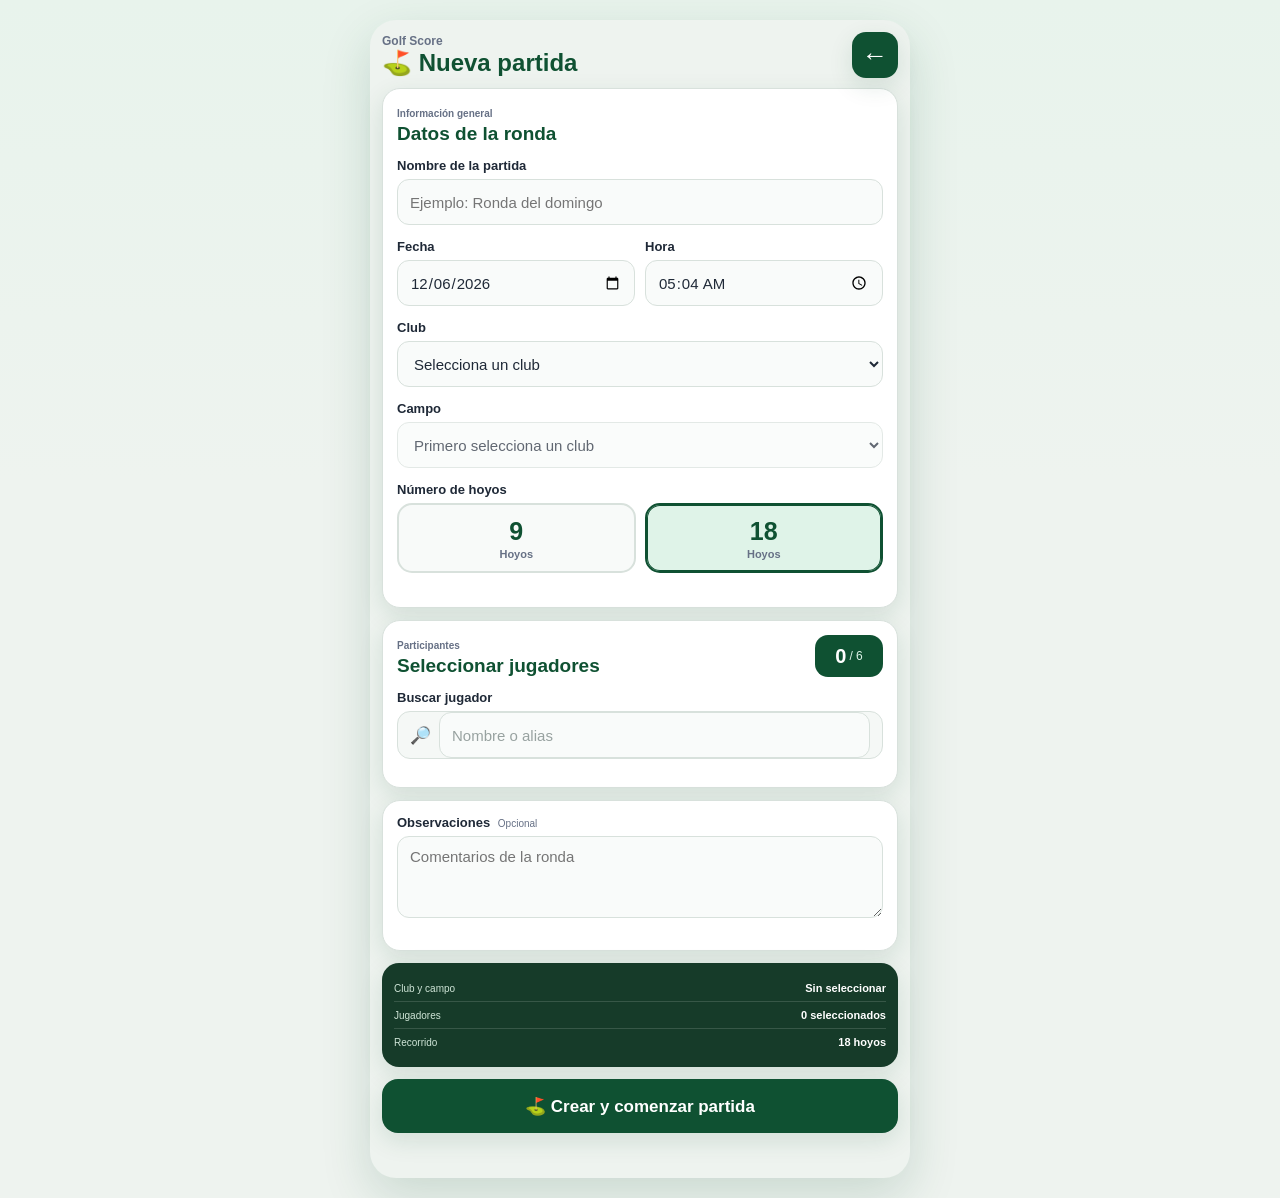
==== commit 7792ad14: "Update partida.html" ====
--- a/partida.html
+++ b/partida.html
@@ -447,9 +447,7 @@
   ></div>
 
 
-  <script src="./js/club.js"></script>
-  <script src="./js/jugadores.js"></script>
   <script src="./js/partida.js"></script>
 
 </body>
-</html>+</html>
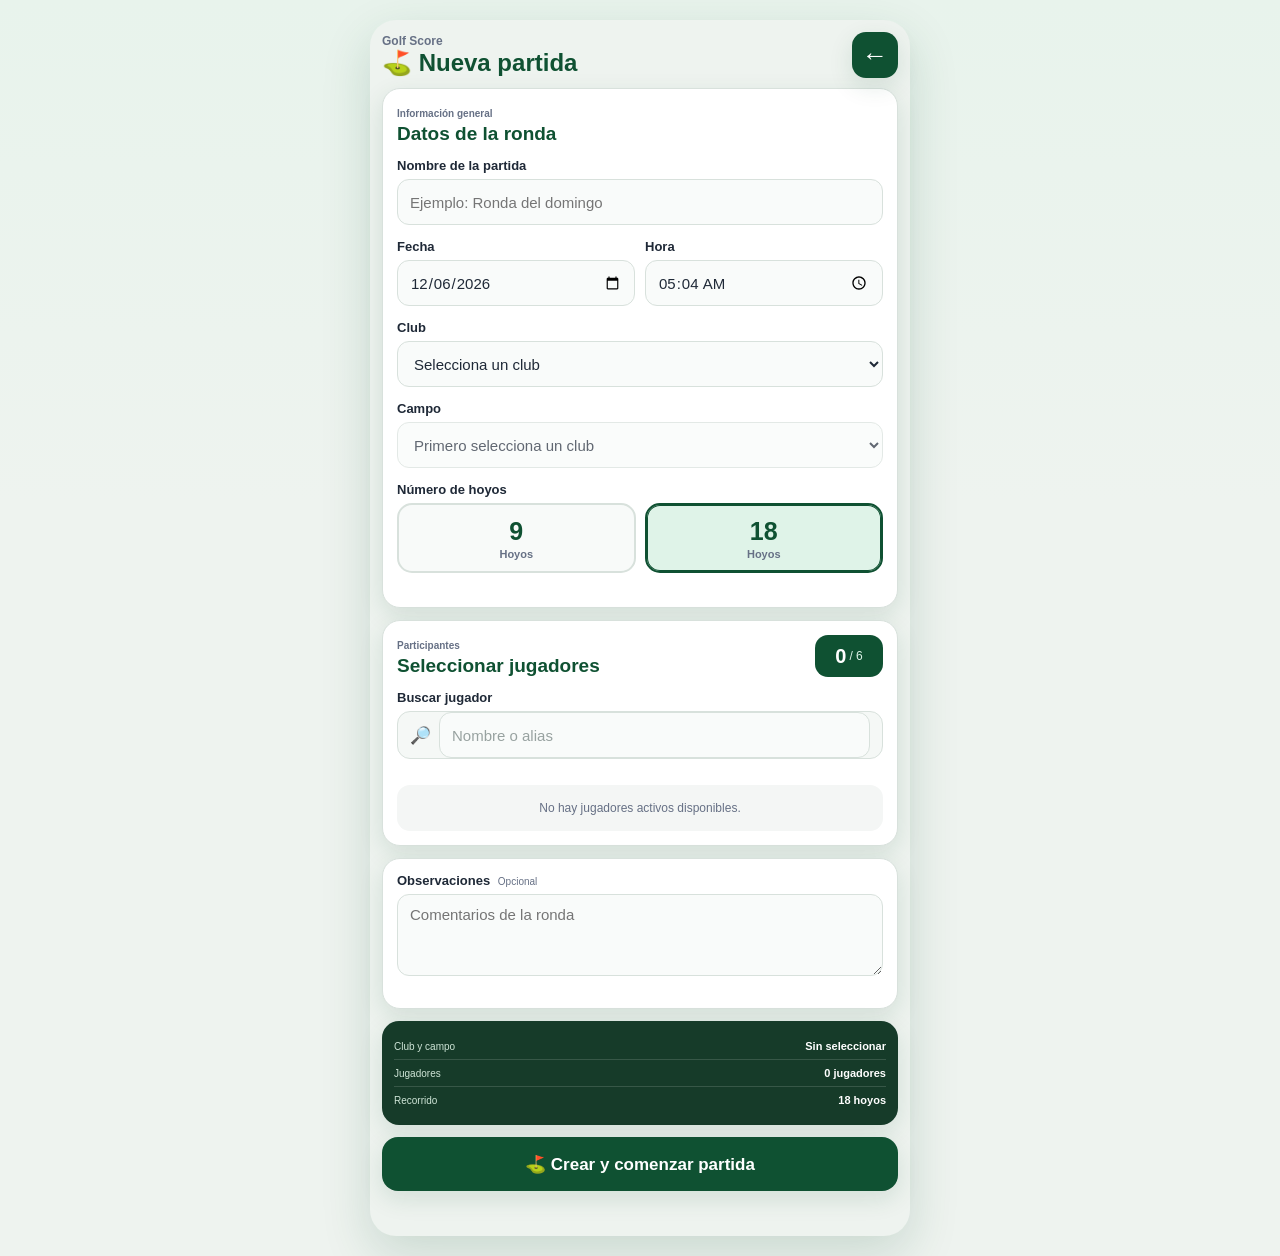
==== commit f5c44f13: "Conexión inicial con Firebase y migración de club Conexión inicial con Firebase y migración de clube" ====
--- a/partida.html
+++ b/partida.html
@@ -447,7 +447,9 @@
   ></div>
 
 
+  <script src="./js/club.js"></script>
+  <script src="./js/jugadores.js"></script>
   <script src="./js/partida.js"></script>
 
 </body>
-</html>
+</html>
